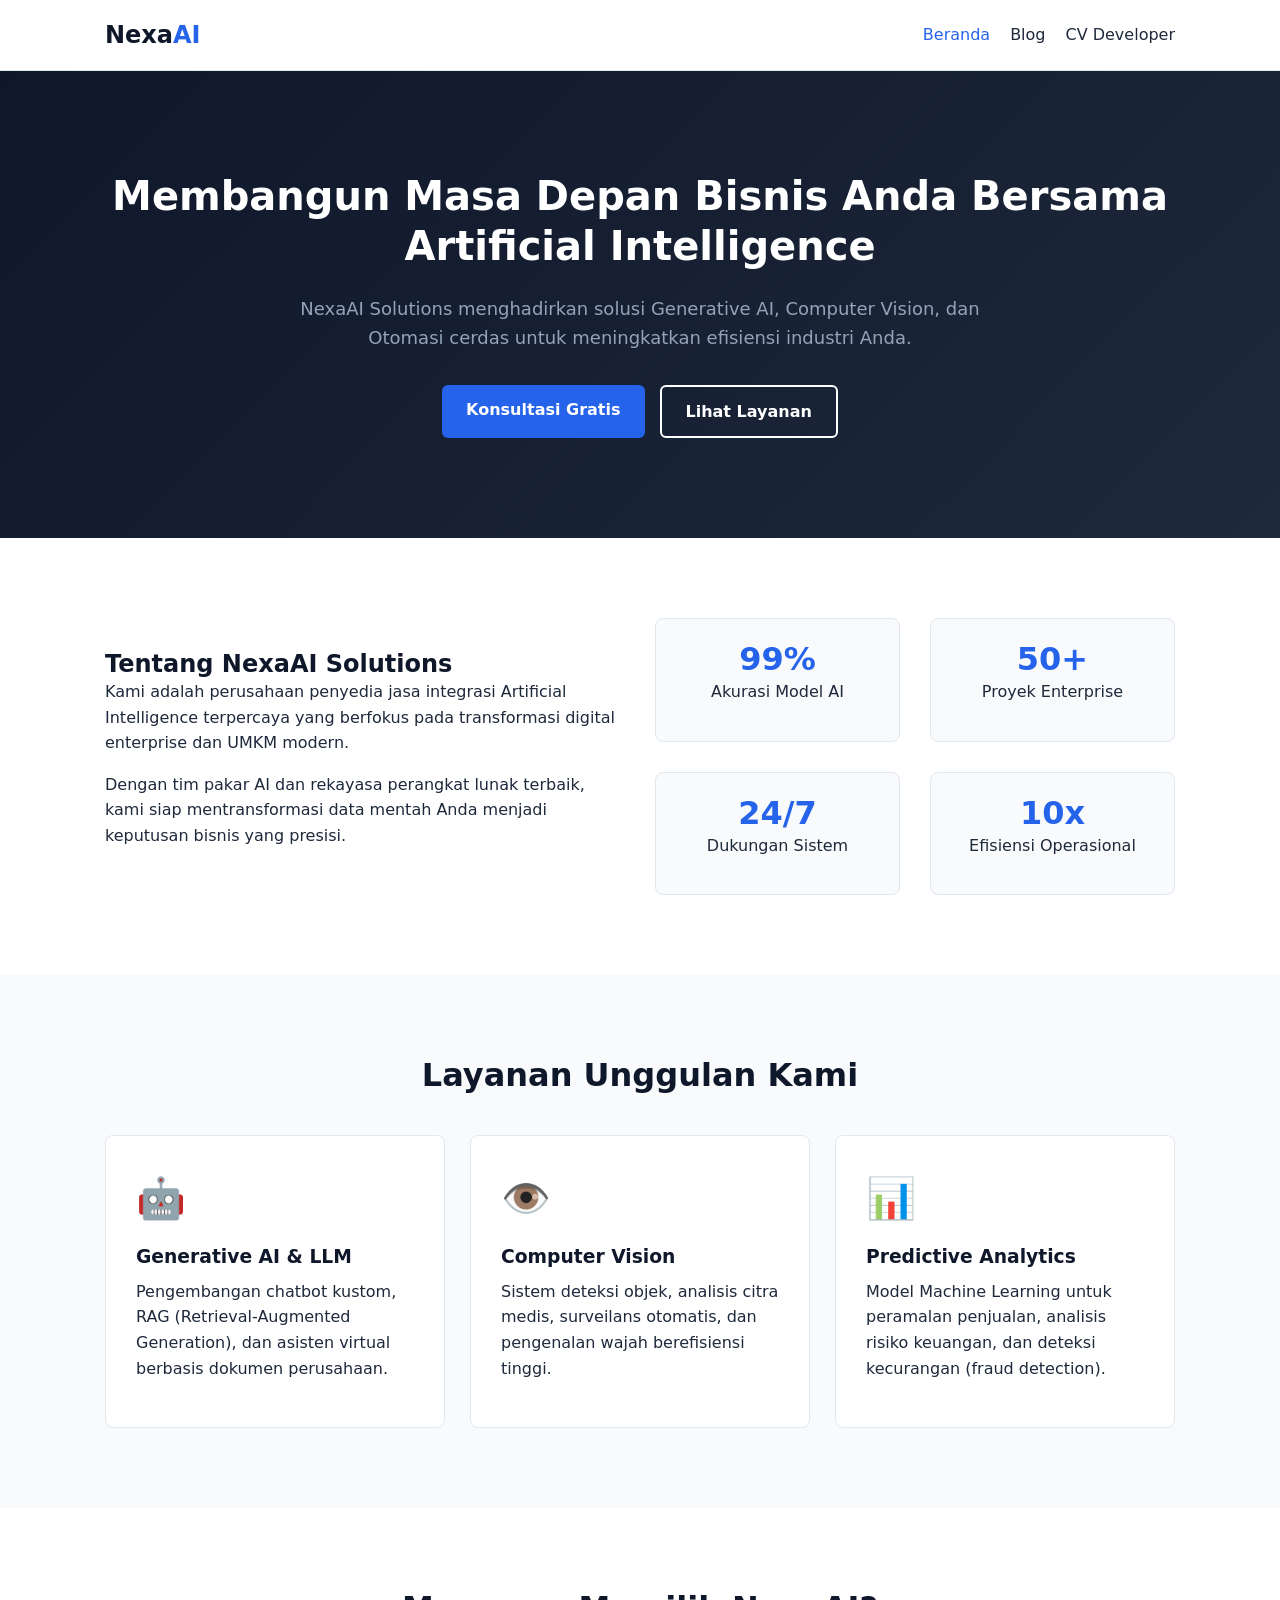
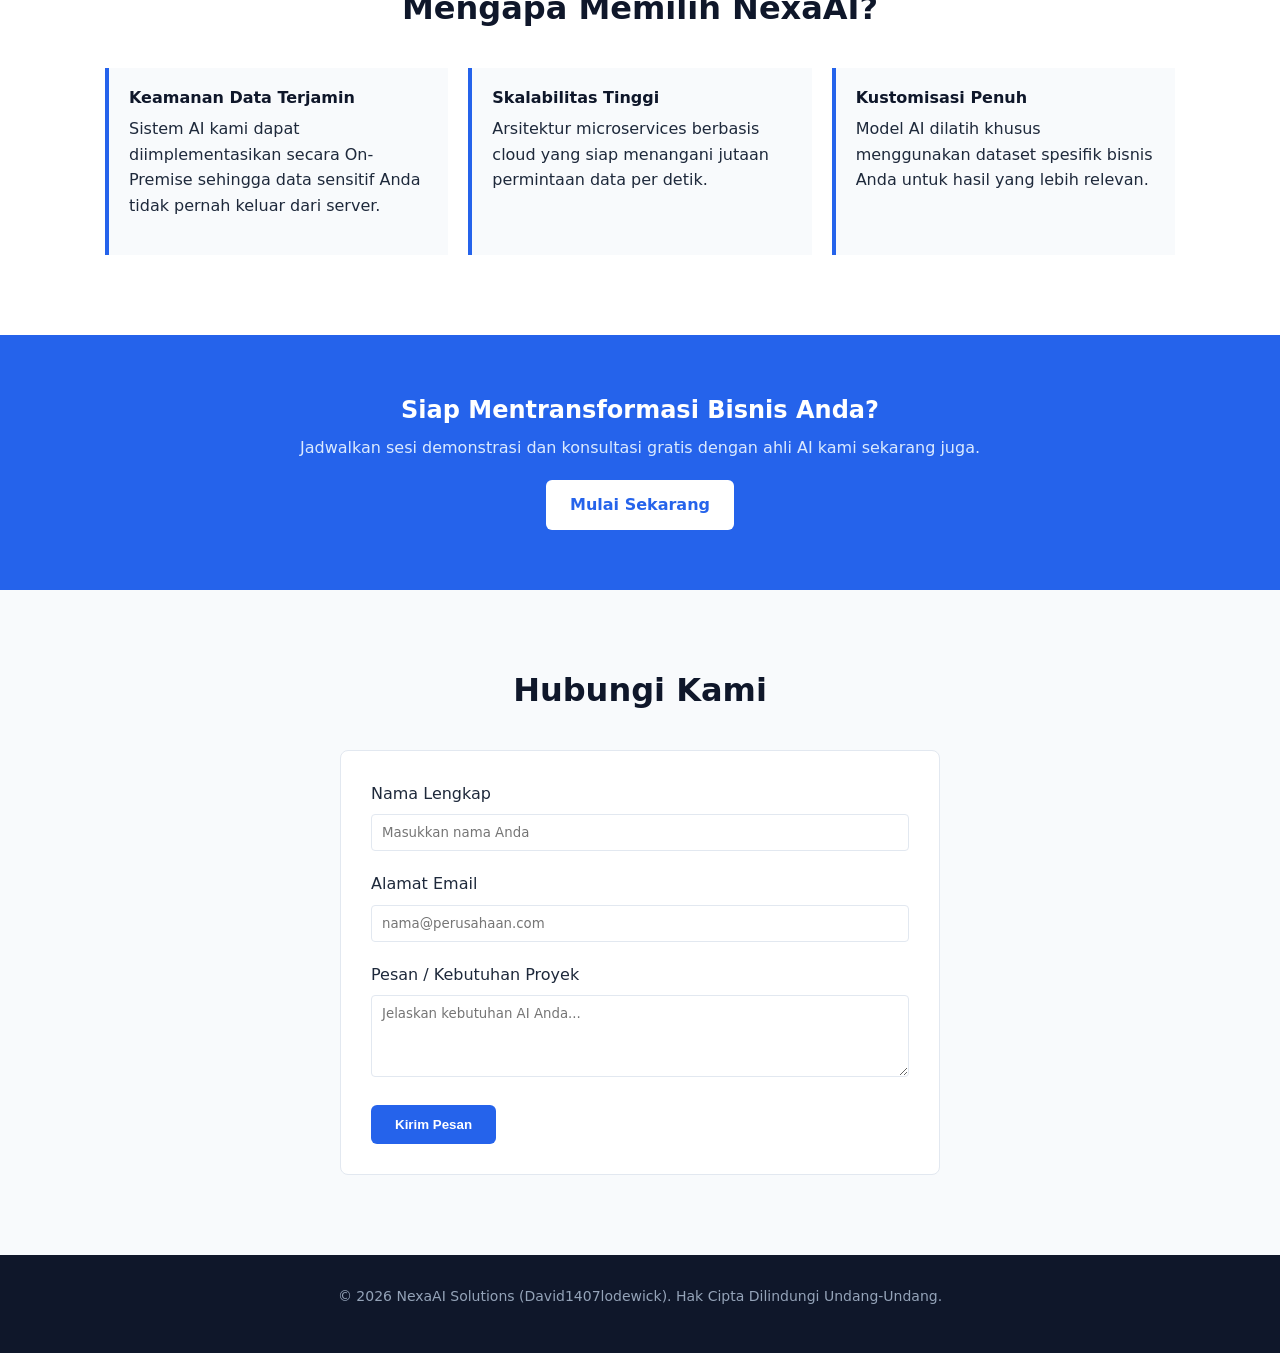
==== index.html @ 3444ca03 "tes 1" ====
<!DOCTYPE html>
<html lang="id">
<head>
  <meta charset="UTF-8">
  <meta name="viewport" content="width=device-width, initial-scale=1.0">
  <title>NexaAI Solutions - Layanan Jasa AI Terdepan</title>
  <link rel="stylesheet" href="assets/css/style.css">
</head>
<body>

  <!-- Navbar -->
  <header class="site-header">
    <div class="container nav-container">
      <a href="index.html" class="brand-logo">Nexa<span>AI</span></a>
      <nav class="site-nav">
        <ul>
          <li><a href="index.html" class="active">Beranda</a></li>
          <li><a href="blog.html">Blog</a></li>
          <li><a href="cv.html">CV Developer</a></li>
        </ul>
      </nav>
    </div>
  </header>

  <main>
    <!-- Hero Section -->
    <section class="hero-section">
      <div class="container hero-content">
        <h1>Membangun Masa Depan Bisnis Anda Bersama Artificial Intelligence</h1>
        <p>NexaAI Solutions menghadirkan solusi Generative AI, Computer Vision, dan Otomasi cerdas untuk meningkatkan efisiensi industri Anda.</p>
        <div class="hero-buttons">
          <a href="#contact" class="btn btn-primary">Konsultasi Gratis</a>
          <a href="#services" class="btn btn-secondary">Lihat Layanan</a>
        </div>
      </div>
    </section>

    <!-- Informasi Perusahaan -->
    <section class="about-section">
      <div class="container grid-2-col">
        <div class="about-text">
          <h2>Tentang NexaAI Solutions</h2>
          <p>Kami adalah perusahaan penyedia jasa integrasi Artificial Intelligence terpercaya yang berfokus pada transformasi digital enterprise dan UMKM modern.</p>
          <p>Dengan tim pakar AI dan rekayasa perangkat lunak terbaik, kami siap mentransformasi data mentah Anda menjadi keputusan bisnis yang presisi.</p>
        </div>
        <div class="about-stats grid-2-col">
          <div class="stat-card">
            <h3>99%</h3>
            <p>Akurasi Model AI</p>
          </div>
          <div class="stat-card">
            <h3>50+</h3>
            <p>Proyek Enterprise</p>
          </div>
          <div class="stat-card">
            <h3>24/7</h3>
            <p>Dukungan Sistem</p>
          </div>
          <div class="stat-card">
            <h3>10x</h3>
            <p>Efisiensi Operasional</p>
          </div>
        </div>
      </div>
    </section>

    <!-- Layanan AI -->
    <section id="services" class="services-section">
      <div class="container">
        <h2 class="section-title">Layanan Unggulan Kami</h2>
        <div class="services-grid">
          <article class="service-card">
            <div class="icon">🤖</div>
            <h3>Generative AI & LLM</h3>
            <p>Pengembangan chatbot kustom, RAG (Retrieval-Augmented Generation), dan asisten virtual berbasis dokumen perusahaan.</p>
          </article>
          <article class="service-card">
            <div class="icon">👁️</div>
            <h3>Computer Vision</h3>
            <p>Sistem deteksi objek, analisis citra medis, surveilans otomatis, dan pengenalan wajah berefisiensi tinggi.</p>
          </article>
          <article class="service-card">
            <div class="icon">📊</div>
            <h3>Predictive Analytics</h3>
            <p>Model Machine Learning untuk peramalan penjualan, analisis risiko keuangan, dan deteksi kecurangan (fraud detection).</p>
          </article>
        </div>
      </div>
    </section>

    <!-- Section Tambahan (Mengapa Memilih Kami) -->
    <section class="why-us-section">
      <div class="container">
        <h2 class="section-title">Mengapa Memilih NexaAI?</h2>
        <div class="why-grid">
          <div class="why-item">
            <h4>Keamanan Data Terjamin</h4>
            <p>Sistem AI kami dapat diimplementasikan secara On-Premise sehingga data sensitif Anda tidak pernah keluar dari server.</p>
          </div>
          <div class="why-item">
            <h4>Skalabilitas Tinggi</h4>
            <p>Arsitektur microservices berbasis cloud yang siap menangani jutaan permintaan data per detik.</p>
          </div>
          <div class="why-item">
            <h4>Kustomisasi Penuh</h4>
            <p>Model AI dilatih khusus menggunakan dataset spesifik bisnis Anda untuk hasil yang lebih relevan.</p>
          </div>
        </div>
      </div>
    </section>

    <!-- CTA Section -->
    <section class="cta-section">
      <div class="container">
        <h2>Siap Mentransformasi Bisnis Anda?</h2>
        <p>Jadwalkan sesi demonstrasi dan konsultasi gratis dengan ahli AI kami sekarang juga.</p>
        <a href="#contact" class="btn btn-light">Mulai Sekarang</a>
      </div>
    </section>

    <!-- Kontak Section -->
    <section id="contact" class="contact-section">
      <div class="container">
        <h2 class="section-title">Hubungi Kami</h2>
        <form class="contact-form" action="#" method="post">
          <div class="form-group">
            <label for="name">Nama Lengkap</label>
            <input type="text" id="name" name="name" placeholder="Masukkan nama Anda" required>
          </div>
          <div class="form-group">
            <label for="email">Alamat Email</label>
            <input type="email" id="email" name="email" placeholder="nama@perusahaan.com" required>
          </div>
          <div class="form-group">
            <label for="message">Pesan / Kebutuhan Proyek</label>
            <textarea id="message" name="message" rows="4" placeholder="Jelaskan kebutuhan AI Anda..." required></textarea>
          </div>
          <button type="submit" class="btn btn-primary">Kirim Pesan</button>
        </form>
      </div>
    </section>
  </main>

  <!-- Footer -->
  <footer class="site-footer">
    <div class="container">
      <p>&copy; 2026 NexaAI Solutions (David1407lodewick). Hak Cipta Dilindungi Undang-Undang.</p>
    </div>
  </footer>

</body>
</html>
---- assets/css/style.css ----
/* CSS Variables */
:root {
  --primary-color: #2563eb;
  --primary-hover: #1d4ed8;
  --secondary-color: #0f172a;
  --accent-color: #38bdf8;
  --bg-light: #f8fafc;
  --bg-white: #ffffff;
  --text-dark: #1e293b;
  --text-muted: #64748b;
  --border-color: #e2e8f0;
  --font-main: system-ui, -apple-system, BlinkMacSystemFont, 'Segoe UI', Roboto, Oxygen, Ubuntu, Cantarell, sans-serif;
}

/* Reset & Basic Layout */
* {
  box-sizing: border-box;
  margin: 0;
  padding: 0;
}

body {
  font-family: var(--font-main);
  color: var(--text-dark);
  background-color: var(--bg-light);
  line-height: 1.6;
}

.container {
  width: 90%;
  max-width: 1100px;
  margin: 0 auto;
  padding: 0 15px;
}

/* Typography */
h1, h2, h3, h4 {
  color: var(--secondary-color);
  line-height: 1.25;
}

p {
  margin-bottom: 1rem;
}

.section-title {
  text-align: center;
  font-size: 2rem;
  margin-bottom: 2.5rem;
}

/* Buttons */
.btn {
  display: inline-block;
  padding: 0.75rem 1.5rem;
  border-radius: 6px;
  text-decoration: none;
  font-weight: 600;
  cursor: pointer;
  border: none;
  transition: background-color 0.3s ease;
}

.btn-primary {
  background-color: var(--primary-color);
  color: var(--bg-white);
}

.btn-primary:hover {
  background-color: var(--primary-hover);
}

.btn-secondary {
  background-color: transparent;
  color: var(--bg-white);
  border: 2px solid var(--bg-white);
}

.btn-secondary:hover {
  background-color: var(--bg-white);
  color: var(--secondary-color);
}

.btn-light {
  background-color: var(--bg-white);
  color: var(--primary-color);
}

.btn-light:hover {
  background-color: var(--bg-light);
}

/* Navbar */
.site-header {
  background-color: var(--bg-white);
  border-bottom: 1px solid var(--border-color);
  position: sticky;
  top: 0;
  z-index: 100;
}

.nav-container {
  display: flex;
  justify-content: space-between;
  align-items: center;
  height: 70px;
}

.brand-logo {
  font-size: 1.5rem;
  font-weight: 700;
  color: var(--secondary-color);
  text-decoration: none;
}

.brand-logo span {
  color: var(--primary-color);
}

.site-nav ul {
  display: flex;
  list-style: none;
  gap: 20px;
}

.site-nav a {
  text-decoration: none;
  color: var(--text-dark);
  font-weight: 500;
  transition: color 0.3s ease;
}

.site-nav a:hover,
.site-nav a.active {
  color: var(--primary-color);
}

/* Hero Section */
.hero-section {
  background: linear-gradient(135deg, var(--secondary-color), #1e293b);
  color: var(--bg-white);
  padding: 100px 0;
  text-align: center;
}

.hero-content h1 {
  color: var(--bg-white);
  font-size: 2.5rem;
  margin-bottom: 1.5rem;
}

.hero-content p {
  font-size: 1.125rem;
  color: #94a3b8;
  max-width: 700px;
  margin: 0 auto 2rem auto;
}

.hero-buttons {
  display: flex;
  justify-content: center;
  gap: 15px;
}

/* Layout Grids */
.grid-2-col {
  display: grid;
  grid-template-columns: 1fr 1fr;
  gap: 30px;
  align-items: center;
}

/* About Section */
.about-section {
  padding: 80px 0;
  background-color: var(--bg-white);
}

.stat-card {
  background-color: var(--bg-light);
  padding: 20px;
  border-radius: 8px;
  text-align: center;
  border: 1px solid var(--border-color);
}

.stat-card h3 {
  font-size: 2rem;
  color: var(--primary-color);
}

/* Services Section */
.services-section {
  padding: 80px 0;
}

.services-grid {
  display: grid;
  grid-template-columns: repeat(auto-fit, minmax(280px, 1fr));
  gap: 25px;
}

.service-card {
  background-color: var(--bg-white);
  padding: 30px;
  border-radius: 8px;
  border: 1px solid var(--border-color);
  transition: transform 0.3s ease, box-shadow 0.3s ease;
}

.service-card:hover {
  transform: translateY(-5px);
  box-shadow: 0 10px 15px -3px rgba(0, 0, 0, 0.1);
}

.service-card .icon {
  font-size: 2.5rem;
  margin-bottom: 15px;
}

.service-card h3 {
  margin-bottom: 10px;
}

/* Why Us Section */
.why-us-section {
  background-color: var(--bg-white);
  padding: 80px 0;
}

.why-grid {
  display: grid;
  grid-template-columns: repeat(auto-fit, minmax(250px, 1fr));
  gap: 20px;
}

.why-item {
  padding: 20px;
  border-left: 4px solid var(--primary-color);
  background-color: var(--bg-light);
}

.why-item h4 {
  margin-bottom: 8px;
}

/* CTA Section */
.cta-section {
  background-color: var(--primary-color);
  color: var(--bg-white);
  text-align: center;
  padding: 60px 0;
}

.cta-section h2 {
  color: var(--bg-white);
  margin-bottom: 10px;
}

.cta-section p {
  margin-bottom: 20px;
  color: #dbeafe;
}

/* Contact Section */
.contact-section {
  padding: 80px 0;
}

.contact-form {
  max-width: 600px;
  margin: 0 auto;
  background-color: var(--bg-white);
  padding: 30px;
  border-radius: 8px;
  border: 1px solid var(--border-color);
}

.form-group {
  margin-bottom: 20px;
}

.form-group label {
  display: block;
  margin-bottom: 8px;
  font-weight: 500;
}

.form-group input,
.form-group textarea {
  width: 100%;
  padding: 10px;
  border: 1px solid var(--border-color);
  border-radius: 4px;
  font-family: inherit;
}

/* Footer */
.site-footer {
  background-color: var(--secondary-color);
  color: #94a3b8;
  text-align: center;
  padding: 30px 0;
  font-size: 0.875rem;
}

/* Responsive Media Queries */
@media (max-width: 768px) {
  .hero-content h1 {
    font-size: 1.8rem;
  }

  .grid-2-col {
    grid-template-columns: 1fr;
  }

  .nav-container {
    flex-direction: column;
    height: auto;
    padding: 15px;
  }

  .site-nav ul {
    margin-top: 15px;
  }
}
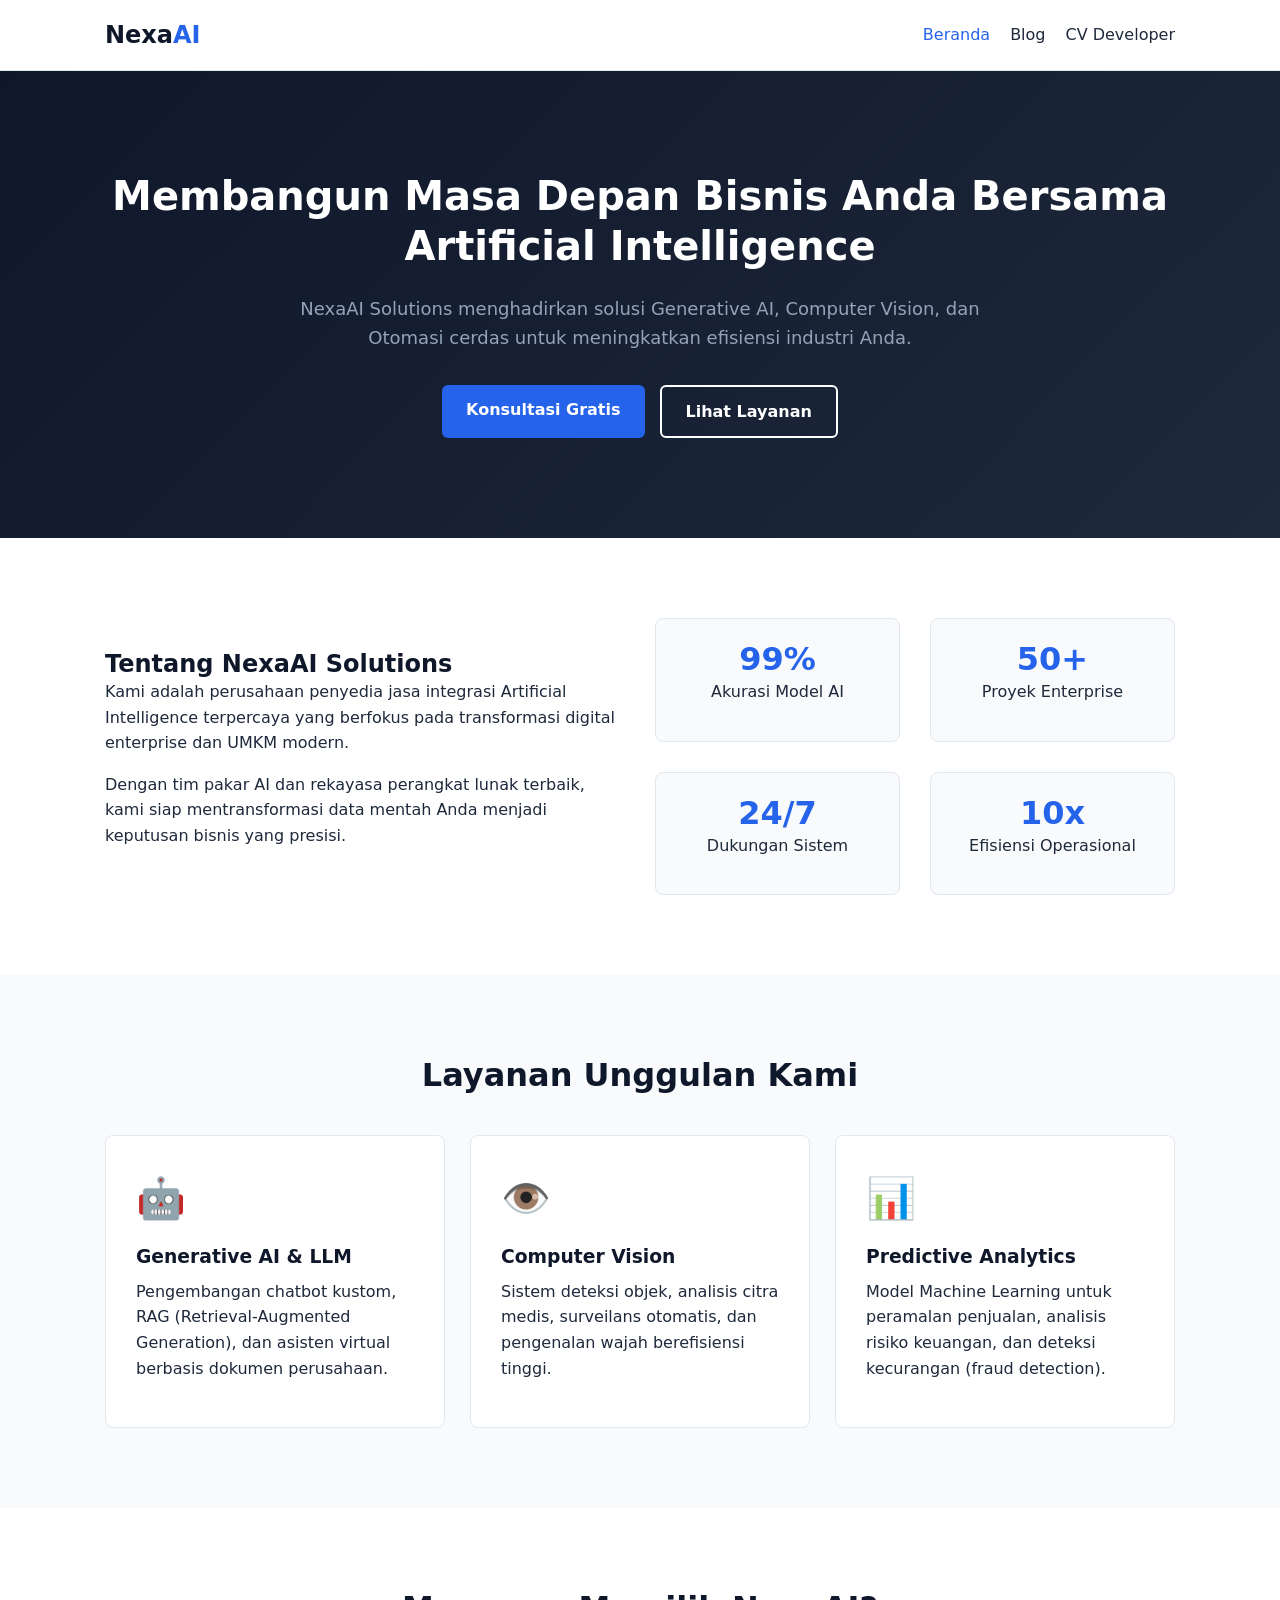
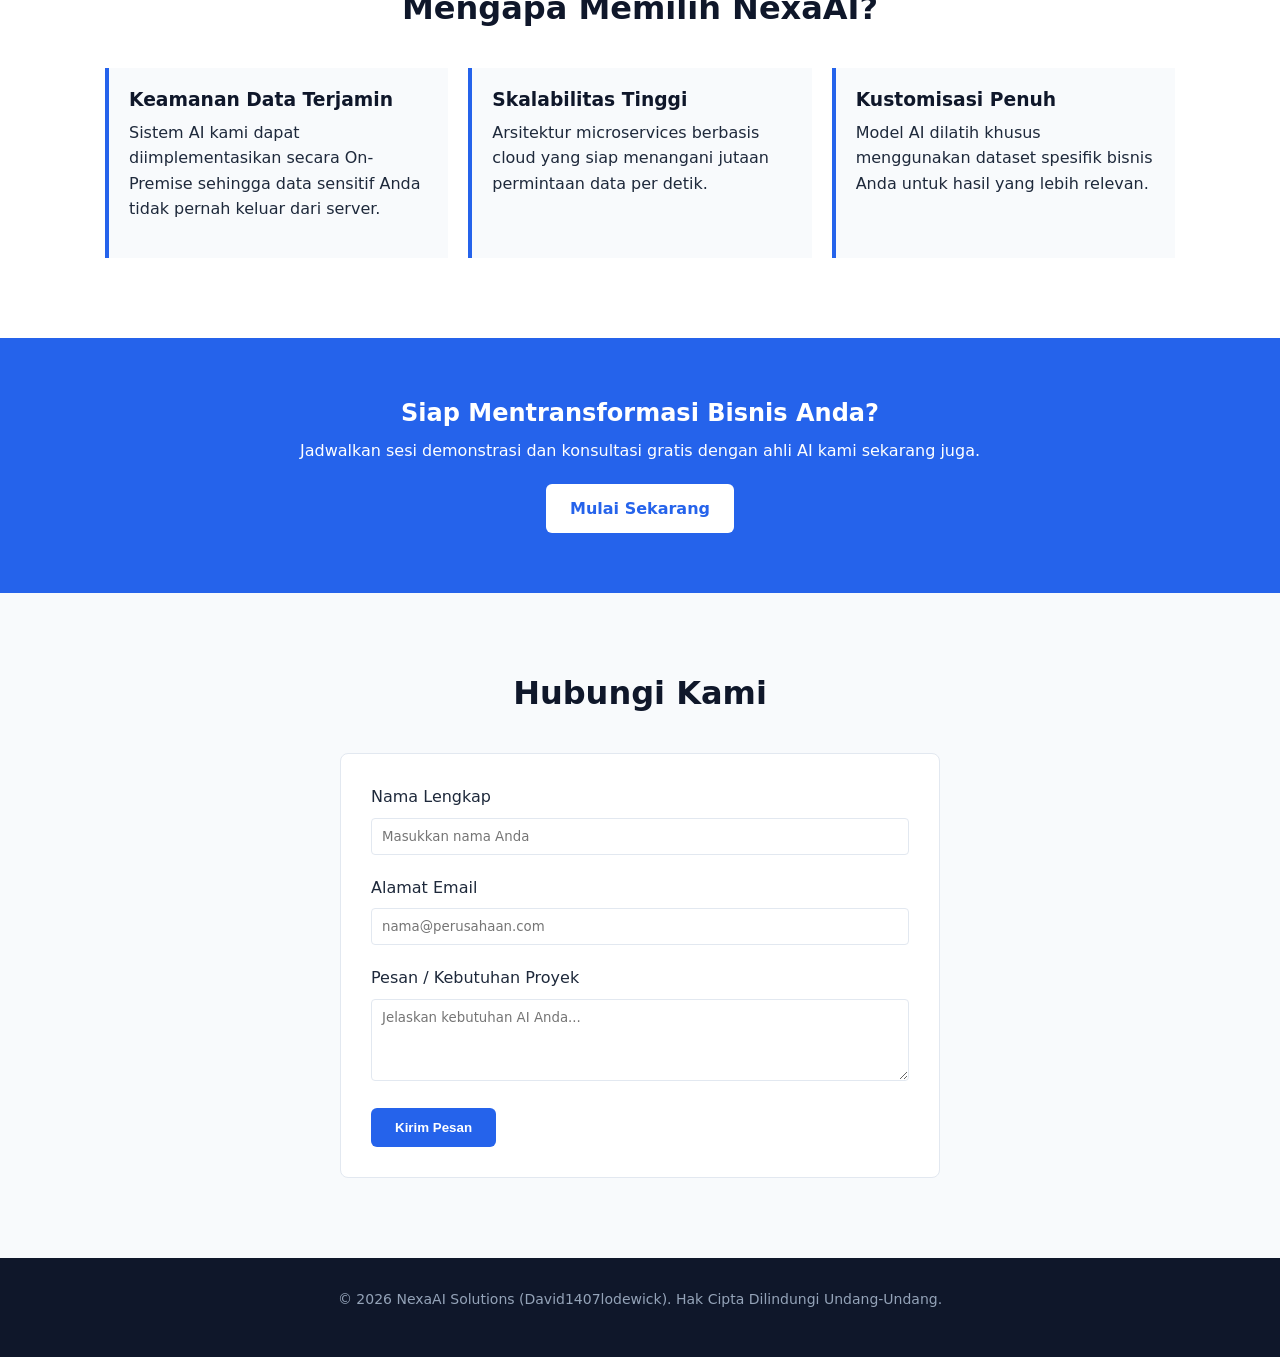
==== commit 6af00b6b: "test 3" ====
--- a/index.html
+++ b/index.html
@@ -1,152 +1,429 @@
 <!DOCTYPE html>
 <html lang="id">
+
 <head>
   <meta charset="UTF-8">
   <meta name="viewport" content="width=device-width, initial-scale=1.0">
+
   <title>NexaAI Solutions - Layanan Jasa AI Terdepan</title>
+
   <link rel="stylesheet" href="assets/css/style.css">
 </head>
+
 <body>
 
   <!-- Navbar -->
   <header class="site-header">
+
     <div class="container nav-container">
-      <a href="index.html" class="brand-logo">Nexa<span>AI</span></a>
-      <nav class="site-nav">
+
+      <a href="index.html" class="brand-logo">
+        Nexa<span>AI</span>
+      </a>
+
+      <nav class="site-nav" aria-label="Navigasi utama">
+
         <ul>
-          <li><a href="index.html" class="active">Beranda</a></li>
-          <li><a href="blog.html">Blog</a></li>
-          <li><a href="cv.html">CV Developer</a></li>
+
+          <li>
+            <a href="index.html" class="active" aria-current="page">
+              Beranda
+            </a>
+          </li>
+
+          <li>
+            <a href="blog.html">
+              Blog
+            </a>
+          </li>
+
+          <li>
+            <a href="cv.html">
+              CV Developer
+            </a>
+          </li>
+
         </ul>
+
       </nav>
+
     </div>
+
   </header>
 
+
   <main>
+
     <!-- Hero Section -->
     <section class="hero-section">
+
       <div class="container hero-content">
-        <h1>Membangun Masa Depan Bisnis Anda Bersama Artificial Intelligence</h1>
-        <p>NexaAI Solutions menghadirkan solusi Generative AI, Computer Vision, dan Otomasi cerdas untuk meningkatkan efisiensi industri Anda.</p>
+
+        <h1>
+          Membangun Masa Depan Bisnis Anda Bersama Artificial Intelligence
+        </h1>
+
+        <p>
+          NexaAI Solutions menghadirkan solusi Generative AI,
+          Computer Vision, dan Otomasi cerdas untuk meningkatkan
+          efisiensi industri Anda.
+        </p>
+
         <div class="hero-buttons">
-          <a href="#contact" class="btn btn-primary">Konsultasi Gratis</a>
-          <a href="#services" class="btn btn-secondary">Lihat Layanan</a>
+
+          <a href="#contact" class="btn btn-primary">
+            Konsultasi Gratis
+          </a>
+
+          <a href="#services" class="btn btn-secondary">
+            Lihat Layanan
+          </a>
+
         </div>
-      </div>
-    </section>
+
+      </div>
+
+    </section>
+
 
     <!-- Informasi Perusahaan -->
     <section class="about-section">
+
       <div class="container grid-2-col">
+
         <div class="about-text">
-          <h2>Tentang NexaAI Solutions</h2>
-          <p>Kami adalah perusahaan penyedia jasa integrasi Artificial Intelligence terpercaya yang berfokus pada transformasi digital enterprise dan UMKM modern.</p>
-          <p>Dengan tim pakar AI dan rekayasa perangkat lunak terbaik, kami siap mentransformasi data mentah Anda menjadi keputusan bisnis yang presisi.</p>
+
+          <h2>
+            Tentang NexaAI Solutions
+          </h2>
+
+          <p>
+            Kami adalah perusahaan penyedia jasa integrasi
+            Artificial Intelligence terpercaya yang berfokus pada
+            transformasi digital enterprise dan UMKM modern.
+          </p>
+
+          <p>
+            Dengan tim pakar AI dan rekayasa perangkat lunak terbaik,
+            kami siap mentransformasi data mentah Anda menjadi
+            keputusan bisnis yang presisi.
+          </p>
+
         </div>
+
+
         <div class="about-stats grid-2-col">
+
           <div class="stat-card">
+
             <h3>99%</h3>
-            <p>Akurasi Model AI</p>
-          </div>
+
+            <p>
+              Akurasi Model AI
+            </p>
+
+          </div>
+
+
           <div class="stat-card">
+
             <h3>50+</h3>
-            <p>Proyek Enterprise</p>
-          </div>
+
+            <p>
+              Proyek Enterprise
+            </p>
+
+          </div>
+
+
           <div class="stat-card">
+
             <h3>24/7</h3>
-            <p>Dukungan Sistem</p>
-          </div>
+
+            <p>
+              Dukungan Sistem
+            </p>
+
+          </div>
+
+
           <div class="stat-card">
+
             <h3>10x</h3>
-            <p>Efisiensi Operasional</p>
-          </div>
+
+            <p>
+              Efisiensi Operasional
+            </p>
+
+          </div>
+
         </div>
-      </div>
-    </section>
+
+      </div>
+
+    </section>
+
 
     <!-- Layanan AI -->
     <section id="services" class="services-section">
+
       <div class="container">
-        <h2 class="section-title">Layanan Unggulan Kami</h2>
+
+        <h2 class="section-title">
+          Layanan Unggulan Kami
+        </h2>
+
+
         <div class="services-grid">
+
           <article class="service-card">
-            <div class="icon">🤖</div>
-            <h3>Generative AI & LLM</h3>
-            <p>Pengembangan chatbot kustom, RAG (Retrieval-Augmented Generation), dan asisten virtual berbasis dokumen perusahaan.</p>
+
+            <div class="icon" aria-hidden="true">
+              🤖
+            </div>
+
+            <h3>
+              Generative AI &amp; LLM
+            </h3>
+
+            <p>
+              Pengembangan chatbot kustom, RAG
+              (Retrieval-Augmented Generation), dan asisten virtual
+              berbasis dokumen perusahaan.
+            </p>
+
           </article>
+
+
           <article class="service-card">
-            <div class="icon">👁️</div>
-            <h3>Computer Vision</h3>
-            <p>Sistem deteksi objek, analisis citra medis, surveilans otomatis, dan pengenalan wajah berefisiensi tinggi.</p>
+
+            <div class="icon" aria-hidden="true">
+              👁️
+            </div>
+
+            <h3>
+              Computer Vision
+            </h3>
+
+            <p>
+              Sistem deteksi objek, analisis citra medis,
+              surveilans otomatis, dan pengenalan wajah
+              berefisiensi tinggi.
+            </p>
+
           </article>
+
+
           <article class="service-card">
-            <div class="icon">📊</div>
-            <h3>Predictive Analytics</h3>
-            <p>Model Machine Learning untuk peramalan penjualan, analisis risiko keuangan, dan deteksi kecurangan (fraud detection).</p>
+
+            <div class="icon" aria-hidden="true">
+              📊
+            </div>
+
+            <h3>
+              Predictive Analytics
+            </h3>
+
+            <p>
+              Model Machine Learning untuk peramalan penjualan,
+              analisis risiko keuangan, dan deteksi kecurangan
+              (fraud detection).
+            </p>
+
           </article>
+
         </div>
-      </div>
-    </section>
-
-    <!-- Section Tambahan (Mengapa Memilih Kami) -->
+
+      </div>
+
+    </section>
+
+
+    <!-- Section Mengapa Memilih Kami -->
     <section class="why-us-section">
+
       <div class="container">
-        <h2 class="section-title">Mengapa Memilih NexaAI?</h2>
+
+        <h2 class="section-title">
+          Mengapa Memilih NexaAI?
+        </h2>
+
+
         <div class="why-grid">
+
           <div class="why-item">
-            <h4>Keamanan Data Terjamin</h4>
-            <p>Sistem AI kami dapat diimplementasikan secara On-Premise sehingga data sensitif Anda tidak pernah keluar dari server.</p>
-          </div>
+
+            <!-- FIX: h4 menjadi h3 -->
+            <h3>
+              Keamanan Data Terjamin
+            </h3>
+
+            <p>
+              Sistem AI kami dapat diimplementasikan secara
+              On-Premise sehingga data sensitif Anda tidak pernah
+              keluar dari server.
+            </p>
+
+          </div>
+
+
           <div class="why-item">
-            <h4>Skalabilitas Tinggi</h4>
-            <p>Arsitektur microservices berbasis cloud yang siap menangani jutaan permintaan data per detik.</p>
-          </div>
+
+            <!-- FIX: h4 menjadi h3 -->
+            <h3>
+              Skalabilitas Tinggi
+            </h3>
+
+            <p>
+              Arsitektur microservices berbasis cloud yang siap
+              menangani jutaan permintaan data per detik.
+            </p>
+
+          </div>
+
+
           <div class="why-item">
-            <h4>Kustomisasi Penuh</h4>
-            <p>Model AI dilatih khusus menggunakan dataset spesifik bisnis Anda untuk hasil yang lebih relevan.</p>
-          </div>
+
+            <!-- FIX: h4 menjadi h3 -->
+            <h3>
+              Kustomisasi Penuh
+            </h3>
+
+            <p>
+              Model AI dilatih khusus menggunakan dataset spesifik
+              bisnis Anda untuk hasil yang lebih relevan.
+            </p>
+
+          </div>
+
         </div>
-      </div>
-    </section>
+
+      </div>
+
+    </section>
+
 
     <!-- CTA Section -->
     <section class="cta-section">
+
       <div class="container">
-        <h2>Siap Mentransformasi Bisnis Anda?</h2>
-        <p>Jadwalkan sesi demonstrasi dan konsultasi gratis dengan ahli AI kami sekarang juga.</p>
-        <a href="#contact" class="btn btn-light">Mulai Sekarang</a>
-      </div>
-    </section>
+
+        <h2>
+          Siap Mentransformasi Bisnis Anda?
+        </h2>
+
+        <p>
+          Jadwalkan sesi demonstrasi dan konsultasi gratis dengan
+          ahli AI kami sekarang juga.
+        </p>
+
+        <a href="#contact" class="btn btn-light">
+          Mulai Sekarang
+        </a>
+
+      </div>
+
+    </section>
+
 
     <!-- Kontak Section -->
     <section id="contact" class="contact-section">
+
       <div class="container">
-        <h2 class="section-title">Hubungi Kami</h2>
-        <form class="contact-form" action="#" method="post">
+
+        <h2 class="section-title">
+          Hubungi Kami
+        </h2>
+
+
+        <form
+          class="contact-form"
+          action="#"
+          method="post"
+        >
+
           <div class="form-group">
-            <label for="name">Nama Lengkap</label>
-            <input type="text" id="name" name="name" placeholder="Masukkan nama Anda" required>
-          </div>
+
+            <label for="name">
+              Nama Lengkap
+            </label>
+
+            <input
+              type="text"
+              id="name"
+              name="name"
+              placeholder="Masukkan nama Anda"
+              required
+            >
+
+          </div>
+
+
           <div class="form-group">
-            <label for="email">Alamat Email</label>
-            <input type="email" id="email" name="email" placeholder="nama@perusahaan.com" required>
-          </div>
+
+            <label for="email">
+              Alamat Email
+            </label>
+
+            <input
+              type="email"
+              id="email"
+              name="email"
+              placeholder="nama@perusahaan.com"
+              required
+            >
+
+          </div>
+
+
           <div class="form-group">
-            <label for="message">Pesan / Kebutuhan Proyek</label>
-            <textarea id="message" name="message" rows="4" placeholder="Jelaskan kebutuhan AI Anda..." required></textarea>
-          </div>
-          <button type="submit" class="btn btn-primary">Kirim Pesan</button>
+
+            <label for="message">
+              Pesan / Kebutuhan Proyek
+            </label>
+
+            <textarea
+              id="message"
+              name="message"
+              rows="4"
+              placeholder="Jelaskan kebutuhan AI Anda..."
+              required
+            ></textarea>
+
+          </div>
+
+
+          <button
+            type="submit"
+            class="btn btn-primary"
+          >
+            Kirim Pesan
+          </button>
+
         </form>
-      </div>
-    </section>
+
+      </div>
+
+    </section>
+
   </main>
+
 
   <!-- Footer -->
   <footer class="site-footer">
+
     <div class="container">
-      <p>&copy; 2026 NexaAI Solutions (David1407lodewick). Hak Cipta Dilindungi Undang-Undang.</p>
+
+      <p>
+        &copy; 2026 NexaAI Solutions
+        (David1407lodewick).
+        Hak Cipta Dilindungi Undang-Undang.
+      </p>
+
     </div>
+
   </footer>
 
 </body>
+
 </html>
--- a/assets/css/style.css
+++ b/assets/css/style.css
@@ -9,7 +9,8 @@
   --text-dark: #1e293b;
   --text-muted: #64748b;
   --border-color: #e2e8f0;
-  --font-main: system-ui, -apple-system, BlinkMacSystemFont, 'Segoe UI', Roboto, Oxygen, Ubuntu, Cantarell, sans-serif;
+  --font-main: system-ui, -apple-system, BlinkMacSystemFont, 'Segoe UI',
+    Roboto, Oxygen, Ubuntu, Cantarell, sans-serif;
 }
 
 /* Reset & Basic Layout */
@@ -34,7 +35,10 @@
 }
 
 /* Typography */
-h1, h2, h3, h4 {
+h1,
+h2,
+h3,
+h4 {
   color: var(--secondary-color);
   line-height: 1.25;
 }
@@ -58,7 +62,8 @@
   font-weight: 600;
   cursor: pointer;
   border: none;
-  transition: background-color 0.3s ease;
+  transition: background-color 0.3s ease, color 0.3s ease,
+    border-color 0.3s ease;
 }
 
 .btn-primary {
@@ -66,8 +71,10 @@
   color: var(--bg-white);
 }
 
-.btn-primary:hover {
+.btn-primary:hover,
+.btn-primary:focus {
   background-color: var(--primary-hover);
+  color: var(--bg-white);
 }
 
 .btn-secondary {
@@ -76,7 +83,8 @@
   border: 2px solid var(--bg-white);
 }
 
-.btn-secondary:hover {
+.btn-secondary:hover,
+.btn-secondary:focus {
   background-color: var(--bg-white);
   color: var(--secondary-color);
 }
@@ -86,8 +94,28 @@
   color: var(--primary-color);
 }
 
-.btn-light:hover {
+.btn-light:hover,
+.btn-light:focus {
   background-color: var(--bg-light);
+  color: var(--primary-hover);
+}
+
+/*
+  Accessibility:
+  Bootstrap .btn-outline-secondary menggunakan warna yang
+  kontrasnya terlalu rendah untuk WCAG AA pada background tertentu.
+*/
+.btn-outline-secondary {
+  color: #495057;
+  border: 1px solid #495057;
+  background-color: transparent;
+}
+
+.btn-outline-secondary:hover,
+.btn-outline-secondary:focus {
+  color: #ffffff;
+  background-color: #495057;
+  border-color: #495057;
 }
 
 /* Navbar */
@@ -137,7 +165,11 @@
 
 /* Hero Section */
 .hero-section {
-  background: linear-gradient(135deg, var(--secondary-color), #1e293b);
+  background: linear-gradient(
+    135deg,
+    var(--secondary-color),
+    #1e293b
+  );
   color: var(--bg-white);
   padding: 100px 0;
   text-align: center;
@@ -196,7 +228,10 @@
 
 .services-grid {
   display: grid;
-  grid-template-columns: repeat(auto-fit, minmax(280px, 1fr));
+  grid-template-columns: repeat(
+    auto-fit,
+    minmax(280px, 1fr)
+  );
   gap: 25px;
 }
 
@@ -230,7 +265,10 @@
 
 .why-grid {
   display: grid;
-  grid-template-columns: repeat(auto-fit, minmax(250px, 1fr));
+  grid-template-columns: repeat(
+    auto-fit,
+    minmax(250px, 1fr)
+  );
   gap: 20px;
 }
 
@@ -240,7 +278,12 @@
   background-color: var(--bg-light);
 }
 
-.why-item h4 {
+/*
+  Accessibility:
+  Heading pada why-item sekarang menggunakan <h3>
+  sehingga sesuai dengan struktur heading <h2> induknya.
+*/
+.why-item h3 {
   margin-bottom: 8px;
 }
 
@@ -257,9 +300,15 @@
   margin-bottom: 10px;
 }
 
+/*
+  Accessibility:
+  #dbeafe sebelumnya menghasilkan contrast sekitar 4.23:1
+  pada background #2563eb.
+  Putih memberikan contrast yang lebih tinggi.
+*/
 .cta-section p {
   margin-bottom: 20px;
-  color: #dbeafe;
+  color: #ffffff;
 }
 
 /* Contact Section */
@@ -323,4 +372,9 @@
   .site-nav ul {
     margin-top: 15px;
   }
+
+  .hero-buttons {
+    flex-direction: column;
+    align-items: center;
+  }
 }
